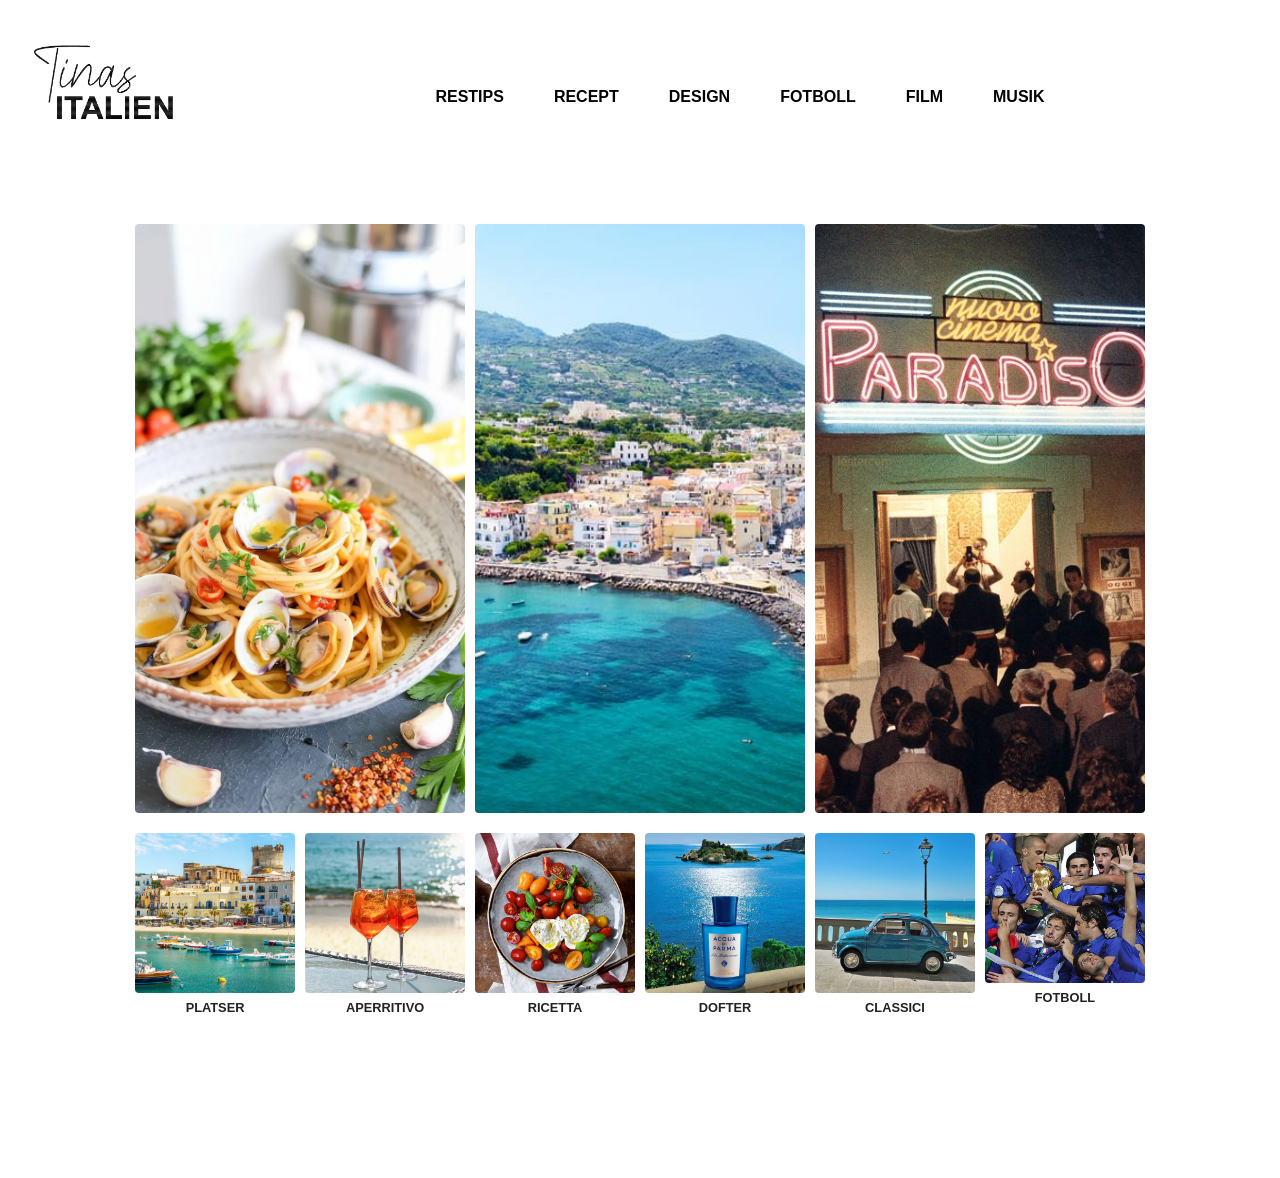
==== index.html @ f647f814 "2 commit" ====
<!DOCTYPE html>
<html lang="sv">
<head>
  <meta charset="UTF-8">
  <title>Tinas Italien – Favoriter</title>
  <link rel="stylesheet" href="style.css">
</head>
<body>
  <header>
  <div class="logo-wrap">
    <a href="index.html">
      <img src="Tinas_Italien_logo.png" alt="Tinas Italien" class="logo">
    </a>
  </div>
  <nav>
    <ul>
      <li><a href="restips.html">Restips</a></li>
      <li><a href="recept.html">Recept</a></li>
      <li><a href="design.html">Design</a></li>
      <li><a href="fotboll.html">Fotboll</a></li>
      <li><a href="film.html">Film</a></li>
      <li><a href="musik.html">Musik</a></li>
    </ul>
  </nav>
</header>



  <main>
  <p class="tagline"></p>

  <section class="gallery">
    <!-- Tre stora bilder -->
    <div class="gallery-row large-row">
      <img src="Spaghetti-alle-Vongole.jpg" alt="Stor bild 1" class="img-large">
      <img src="145.jpg" alt="Stor bild 2" class="img-large">
      <img src="ed059dffaa53cc3fe9310844466ed06e.jpg" alt="Stor bild 3" class="img-large">
    </div>

    <!-- Sex små bilder -->
    <div class="gallery-row small-row">
  <figure class="img-small">
    <img src="Ischia.jpg" alt="Ischia">
    <figcaption>Platser</figcaption>
  </figure>

  <figure class="img-small">
    <img src="_Aperol_Spritz.webp" alt="Aperol Spritz">
    <figcaption>Aperritivo</figcaption>
  </figure>

  <figure class="img-small">
    <img src="Namnlöst-1.jpg" alt="Ricetta">
    <figcaption>Ricetta</figcaption>
  </figure>

  <figure class="img-small">
    <img src="MTM2NTIxNjE5MzI0NTQ0NjA5-1.jpg" alt="Dofter">
    <figcaption>Dofter</figcaption>
  </figure>

  <figure class="img-small">
    <img src="e630b0168015973a200f8cf37a1e0c5b.jpg" alt="Classici">
    <figcaption>Classici</figcaption>
  </figure>

  <figure class="img-small">
    <img src="0a005760019009db3a43cb2ae854d724.jpg" alt="Fotboll">
    <figcaption>Fotboll</figcaption>
  </figure>
</div>

  </section>
</main>
</body>
</html>
---- style.css ----
/* Grundstil för Tinas Italien-sidor */
* {
  box-sizing: border-box;
  margin: 0;
  padding: 0;
}

body {
  font-family: Arial, sans-serif;
  background-color: #ffffff;
  color: #222;
  line-height: 1.6;
}

/* Header med logo över nav */
header {
  display: flex;
  align-items: center;
  justify-content: space-between;   /* Logo vänster, nav åt andra hållet */
  padding: 10px 20px;
}

.logo-wrap {
  flex: 0 0 auto;                   /* Bara så stor som loggan */
}

.logo {
  width: 200px;
  height: auto;
}

/* Nav-länkar */
nav {
  flex: 1;                           /* Tar resten av utrymmet */
}

nav ul {
  list-style: none;
  display: flex;
  justify-content: center;           /* Centrerar länkarna i nav-delen */
  flex-wrap: wrap;
  gap: 50px;
  margin: 0;
  padding: 0;
}

nav a {
  text-decoration: none;
  color: #000;
  font-weight: 795;
  text-transform: uppercase;
  font-size: 1rem;
  white-space: nowrap;
}

nav a:hover {
  color: #1b8c3a;
}

/* MOBIL: logo ovanför nav */
@media (max-width: 768px) {
  header {
    flex-direction: column;          /* Stapla: logo överst, nav under */
    align-items: center;
  }

  .logo {
    width: 150px;                    /* Mindre logo på mobil */
    margin-bottom: 10px;
  }

  nav {
    width: 100%;
  }

  nav ul {
    justify-content: center;         /* Fortsätt centrera länkarna */
  }

  nav a {
    font-size: 0.8rem;
  }
}
nav a:hover {
  color: #1b8c3a;
}

/* Mobil – bara ändra storlek */
@media (max-width: 768px) {
  .logo {
    width: 150px;
  }

  nav a {
    font-size: 0.8rem;
  }
}

/* Resten av sidan */
main {
  max-width: 1100px;
  margin: 30px auto;
  padding: 0 20px 40px;
}

/* ... (din grid/card CSS som du redan har) */

.tagline {
  font-style: italic;
  margin-bottom: 20px;
  color: #555;
  text-align: center;
}

.grid {
  display: grid;
  grid-template-columns: repeat(auto-fit, minmax(220px, 1fr));
  gap: 20px;
}

.card {
  background: #fff;
  border-radius: 8px;
  border: 1px solid #e4d6c6;
  padding: 16px;
  transition: transform 0.2s;
}

.card:hover {
  transform: translateY(-2px);
}

.card h3 {
  margin-bottom: 8px;
  font-size: 1.1rem;
  color: #333;
}

/* Galleri-wrapper */
.gallery {
  max-width: 1100px;
  margin: 30px auto;
  padding: 0 20px 40px;
}

/* Rad med flexbox */
.gallery-row {
  display: flex;
  flex-wrap: wrap;
  justify-content: center;
  gap: 10px;                 /* mellanrum mellan bilder */
  margin-bottom: 20px;
}

/* Tre stora bilder i första raden */
.large-row .img-large {
  flex: 1 1 calc(33.333% - 10px);  /* 3 per rad på desktop */
  max-width: calc(33.333% - 10px);
}

/* Sex små bilder i andra raden */
.small-row .img-small {
  flex: 1 1 calc(16.666% - 10px);   /* upp till 6 per rad på större skärmar */
  max-width: calc(16.666% - 10px);
  text-align: center;
}

.small-row .img-small img {
  width: 100%;
  height: auto;
  display: block;
  border-radius: 4px;
}

.small-row .img-small figcaption {
  margin-top: 5px;
  font-size: 0.8rem;
  font-weight: 700;
  text-transform: uppercase;
}

/* Alla bilder responsiva */
.gallery img {
  width: 100%;
  height: auto;
  object-fit: cover;
  display: block;
  border-radius: 4px;
}

/* Mobilanpassning */
@media (max-width: 768px) {
  .large-row .img-large {
    flex: 1 1 100%;          /* En stor bild per rad på mobil */
    max-width: 100%;
  }

  .small-row .img-small {
    flex: 1 1 45%;           /* Två små per rad på mobil */
    max-width: 45%;
  }
}
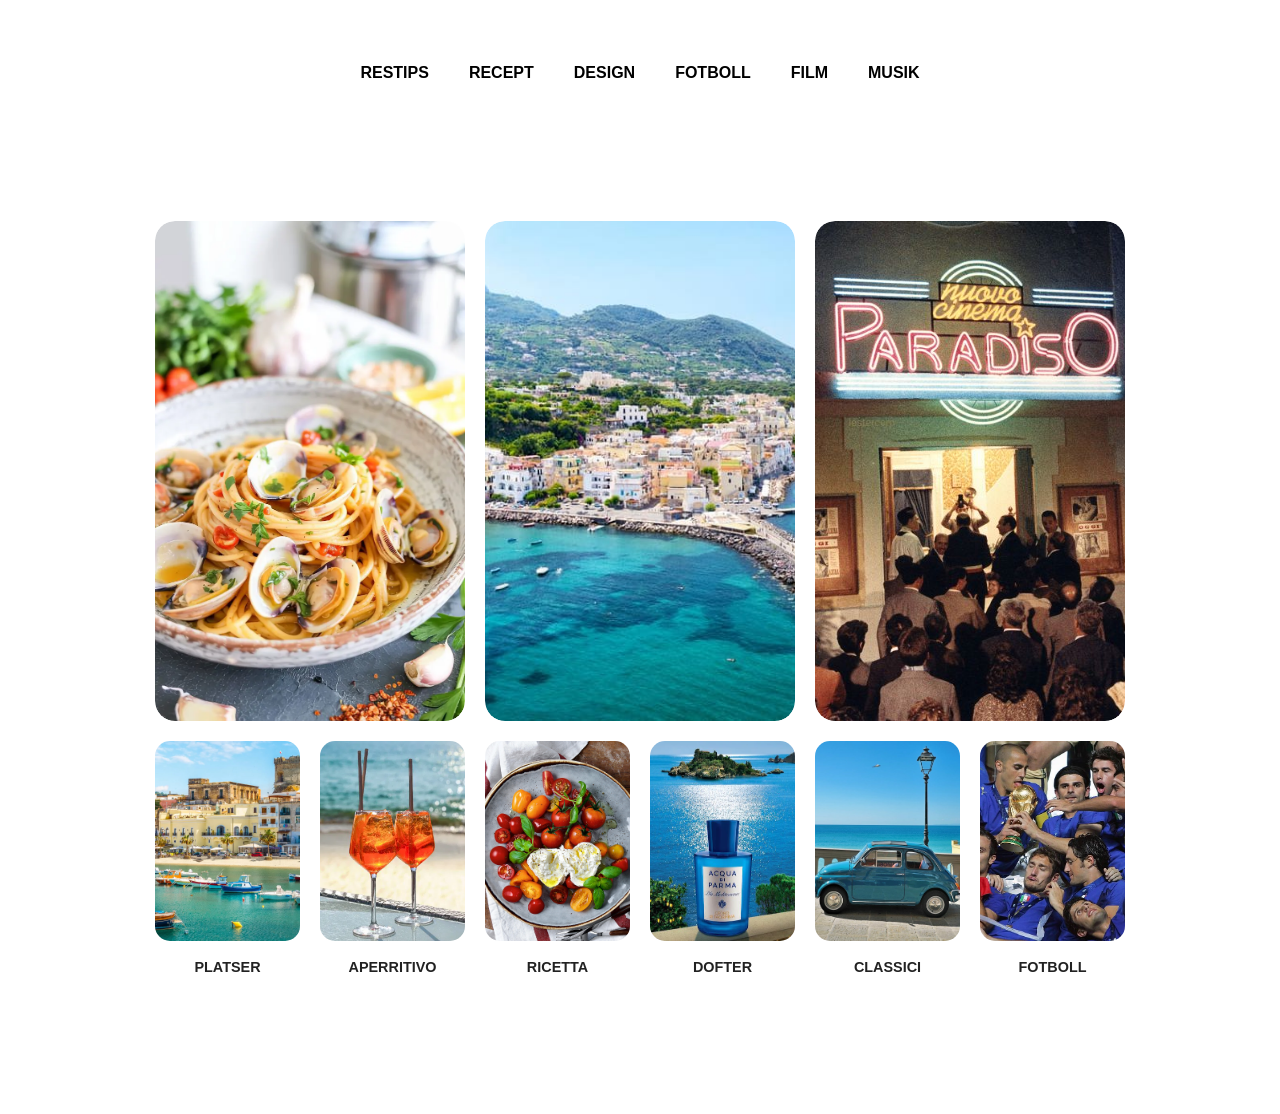
==== commit 38739c18: "Fixxing style" ====
--- a/index.html
+++ b/index.html
@@ -2,75 +2,82 @@
 <html lang="sv">
 <head>
   <meta charset="UTF-8">
+  <meta name="viewport" content="width=device-width, initial-scale=1.0">
   <title>Tinas Italien – Favoriter</title>
   <link rel="stylesheet" href="style.css">
 </head>
 <body>
+
   <header>
-  <div class="logo-wrap">
-    <a href="index.html">
-      <img src="Tinas_Italien_logo.png" alt="Tinas Italien" class="logo">
-    </a>
-  </div>
-  <nav>
-    <ul>
-      <li><a href="restips.html">Restips</a></li>
-      <li><a href="recept.html">Recept</a></li>
-      <li><a href="design.html">Design</a></li>
-      <li><a href="fotboll.html">Fotboll</a></li>
-      <li><a href="film.html">Film</a></li>
-      <li><a href="musik.html">Musik</a></li>
-    </ul>
-  </nav>
-</header>
-
-
+    <div class="logo-wrap">
+      <a href="index.html">
+        <img src="img/Tinas_Italien_logo.png" alt="Tinas Italien" class="logo">
+      </a>
+    </div>
+    
+    <nav>
+      <ul>
+        <li><a href="restips.html">Restips</a></li>
+        <li><a href="recept.html">Recept</a></li>
+        <li><a href="design.html">Design</a></li>
+        <li><a href="fotboll.html">Fotboll</a></li>
+        <li><a href="film.html">Film</a></li>
+        <li><a href="musik.html">Musik</a></li>
+      </ul>
+    </nav>
+  </header>
 
   <main>
-  <p class="tagline"></p>
+    <p class="tagline"></p>
 
-  <section class="gallery">
-    <!-- Tre stora bilder -->
-    <div class="gallery-row large-row">
-      <img src="Spaghetti-alle-Vongole.jpg" alt="Stor bild 1" class="img-large">
-      <img src="145.jpg" alt="Stor bild 2" class="img-large">
-      <img src="ed059dffaa53cc3fe9310844466ed06e.jpg" alt="Stor bild 3" class="img-large">
-    </div>
+    <section class="gallery">
+      
+      <div class="gallery-row large-row">
+        <figure class="img-large">
+          <img src="img/Spaghetti-alle-Vongole.jpg" alt="Spaghetti alle Vongole">
+        </figure>
+        <figure class="img-large">
+          <img src="img/145.jpg" alt="Italiensk miljö">
+        </figure>
+        <figure class="img-large">
+          <img src="img/ed059dffaa53cc3fe9310844466ed06e.jpg" alt="Italiensk mat">
+        </figure>
+      </div>
 
-    <!-- Sex små bilder -->
-    <div class="gallery-row small-row">
-  <figure class="img-small">
-    <img src="Ischia.jpg" alt="Ischia">
-    <figcaption>Platser</figcaption>
-  </figure>
+      <div class="gallery-row small-row">
+        <figure class="img-small">
+          <img src="img/Ischia.jpg" alt="Ischia">
+          <figcaption>Platser</figcaption>
+        </figure>
 
-  <figure class="img-small">
-    <img src="_Aperol_Spritz.webp" alt="Aperol Spritz">
-    <figcaption>Aperritivo</figcaption>
-  </figure>
+        <figure class="img-small">
+          <img src="img/_Aperol_Spritz.webp" alt="Aperol Spritz">
+          <figcaption>Aperritivo</figcaption>
+        </figure>
 
-  <figure class="img-small">
-    <img src="Namnlöst-1.jpg" alt="Ricetta">
-    <figcaption>Ricetta</figcaption>
-  </figure>
+        <figure class="img-small">
+          <img src="img/Namnlöst-1.jpg" alt="Ricetta">
+          <figcaption>Ricetta</figcaption>
+        </figure>
 
-  <figure class="img-small">
-    <img src="MTM2NTIxNjE5MzI0NTQ0NjA5-1.jpg" alt="Dofter">
-    <figcaption>Dofter</figcaption>
-  </figure>
+        <figure class="img-small">
+          <img src="img/MTM2NTIxNjE5MzI0NTQ0NjA5-1.jpg" alt="Dofter">
+          <figcaption>Dofter</figcaption>
+        </figure>
 
-  <figure class="img-small">
-    <img src="e630b0168015973a200f8cf37a1e0c5b.jpg" alt="Classici">
-    <figcaption>Classici</figcaption>
-  </figure>
+        <figure class="img-small">
+          <img src="img/e630b0168015973a200f8cf37a1e0c5b.jpg" alt="Classici">
+          <figcaption>Classici</figcaption>
+        </figure>
 
-  <figure class="img-small">
-    <img src="0a005760019009db3a43cb2ae854d724.jpg" alt="Fotboll">
-    <figcaption>Fotboll</figcaption>
-  </figure>
-</div>
+        <figure class="img-small">
+          <img src="img/0a005760019009db3a43cb2ae854d724.jpg" alt="Fotboll">
+          <figcaption>Fotboll</figcaption>
+        </figure>
+      </div>
 
-  </section>
-</main>
+    </section>
+  </main>
+
 </body>
-</html>
+</html>
--- a/style.css
+++ b/style.css
@@ -1,4 +1,4 @@
-/* Grundstil för Tinas Italien-sidor */
+/* 1. GRUNDSTIL & RESET */
 * {
   box-sizing: border-box;
   margin: 0;
@@ -12,35 +12,41 @@
   line-height: 1.6;
 }
 
-/* Header med logo över nav */
+main {
+  margin: 75px;
+}
+
+/* 2. HEADER & LOGOTYP */
 header {
   display: flex;
-  align-items: center;
-  justify-content: space-between;   /* Logo vänster, nav åt andra hållet */
-  padding: 10px 20px;
+  padding: 40px 60px;
 }
 
 .logo-wrap {
-  flex: 0 0 auto;                   /* Bara så stor som loggan */
+  flex: 0 0 auto;
 }
 
 .logo {
-  width: 200px;
+  position: absolute;
+  width: 350px;
   height: auto;
+  bottom: 830px;
+  left: 70px;
+  z-index: -1;
 }
 
-/* Nav-länkar */
+/* 3. NAVIGATION */
 nav {
-  flex: 1;                           /* Tar resten av utrymmet */
+  flex: 1;
 }
 
 nav ul {
   list-style: none;
   display: flex;
-  justify-content: center;           /* Centrerar länkarna i nav-delen */
+  justify-content: center;
   flex-wrap: wrap;
-  gap: 50px;
-  margin: 0;
+  gap: 40px;
+  margin: 20px;
   padding: 0;
 }
 
@@ -51,59 +57,12 @@
   text-transform: uppercase;
   font-size: 1rem;
   white-space: nowrap;
+  transition: color 0.3s ease; /* Mjukare övergång vid hover */
 }
 
 nav a:hover {
   color: #1b8c3a;
 }
-
-/* MOBIL: logo ovanför nav */
-@media (max-width: 768px) {
-  header {
-    flex-direction: column;          /* Stapla: logo överst, nav under */
-    align-items: center;
-  }
-
-  .logo {
-    width: 150px;                    /* Mindre logo på mobil */
-    margin-bottom: 10px;
-  }
-
-  nav {
-    width: 100%;
-  }
-
-  nav ul {
-    justify-content: center;         /* Fortsätt centrera länkarna */
-  }
-
-  nav a {
-    font-size: 0.8rem;
-  }
-}
-nav a:hover {
-  color: #1b8c3a;
-}
-
-/* Mobil – bara ändra storlek */
-@media (max-width: 768px) {
-  .logo {
-    width: 150px;
-  }
-
-  nav a {
-    font-size: 0.8rem;
-  }
-}
-
-/* Resten av sidan */
-main {
-  max-width: 1100px;
-  margin: 30px auto;
-  padding: 0 20px 40px;
-}
-
-/* ... (din grid/card CSS som du redan har) */
 
 .tagline {
   font-style: italic;
@@ -112,92 +71,95 @@
   text-align: center;
 }
 
+/* 4. GALLERI & GRID */
 .grid {
   display: grid;
   grid-template-columns: repeat(auto-fit, minmax(220px, 1fr));
   gap: 20px;
 }
 
-.card {
-  background: #fff;
-  border-radius: 8px;
-  border: 1px solid #e4d6c6;
-  padding: 16px;
-  transition: transform 0.2s;
+.gallery {
+  margin: 70px;
+  padding: 0 10px 40px;
 }
 
-.card:hover {
-  transform: translateY(-2px);
+.gallery-row {
+  display: flex;
+  gap: 20px;          /* Mellanrum mellan bilderna */
+  margin-bottom: 20px;
+  width: 100%;        /* Tar upp hela bredden */
 }
 
-.card h3 {
-  margin-bottom: 8px;
-  font-size: 1.1rem;
-  color: #333;
+.gallery img {
+  height: 500px;
+  object-fit: cover;
+  display: block;
+  border-radius: 20px;
 }
 
-/* Galleri-wrapper */
-.gallery {
-  max-width: 1100px;
-  margin: 30px auto;
-  padding: 0 20px 40px;
+/* Rad-specifika stilar */
+.large-row .img-large {
+  flex: 1;            /* Magiskt! Gör att alla tre tar exakt lika mycket plats */
+  height: 500px;      /* Bestämmer höjden på raden */
+  overflow: hidden;   /* Ser till att inget sticker ut utanför rundade hörn */
+  border-radius: 20px;
 }
 
-/* Rad med flexbox */
-.gallery-row {
-  display: flex;
-  flex-wrap: wrap;
-  justify-content: center;
-  gap: 10px;                 /* mellanrum mellan bilder */
-  margin-bottom: 20px;
+.large-row .img-large img {
+  width: 100%;
+  height: 100%;
+  object-fit: cover;  /* Fyller ut rutan utan att bli utsträckt */
+  display: block;
 }
 
-/* Tre stora bilder i första raden */
-.large-row .img-large {
-  flex: 1 1 calc(33.333% - 10px);  /* 3 per rad på desktop */
-  max-width: calc(33.333% - 10px);
-}
-
-/* Sex små bilder i andra raden */
 .small-row .img-small {
-  flex: 1 1 calc(16.666% - 10px);   /* upp till 6 per rad på större skärmar */
-  max-width: calc(16.666% - 10px);
+  flex: 1;            /* Alla sex tar lika stor plats */
   text-align: center;
 }
 
 .small-row .img-small img {
-  width: 100%;
-  height: auto;
-  display: block;
-  border-radius: 4px;
+  width: 100%;        /* Gör bilden så bred som sin behållare */
+  height: 200px;      /* En fast höjd för de små bilderna så de blir jämna */
+  object-fit: cover;
+  border-radius: 15px;
 }
 
 .small-row .img-small figcaption {
-  margin-top: 5px;
-  font-size: 0.8rem;
-  font-weight: 700;
+  margin-top: 15px;
+  font-size: 0.9rem;
+  font-weight: 750;
   text-transform: uppercase;
 }
 
-/* Alla bilder responsiva */
-.gallery img {
-  width: 100%;
-  height: auto;
-  object-fit: cover;
-  display: block;
-  border-radius: 4px;
-}
+/* 5. MOBILANPASSNING (Allt samlat för skärmar under 768px) */
+@media (max-width: 768px) {
+  header {
+    flex-direction: column;
+    align-items: center;
+  }
 
-/* Mobilanpassning */
-@media (max-width: 768px) {
+  .logo {
+    position: static; /* Går från absolut till vanlig placering på mobil */
+    width: 150px;
+    margin-bottom: 10px;
+  }
+
+  nav {
+    width: 100%;
+  }
+
+  nav a {
+    font-size: 0.8rem;
+  }
+
   .large-row .img-large {
-    flex: 1 1 100%;          /* En stor bild per rad på mobil */
+    flex: 1 1 100%;
     max-width: 100%;
+    height: auto; /* Låter bilden anpassa höjden på små skärmar */
   }
 
   .small-row .img-small {
-    flex: 1 1 45%;           /* Två små per rad på mobil */
+    flex: 1 1 45%;
     max-width: 45%;
   }
-}
-
+}
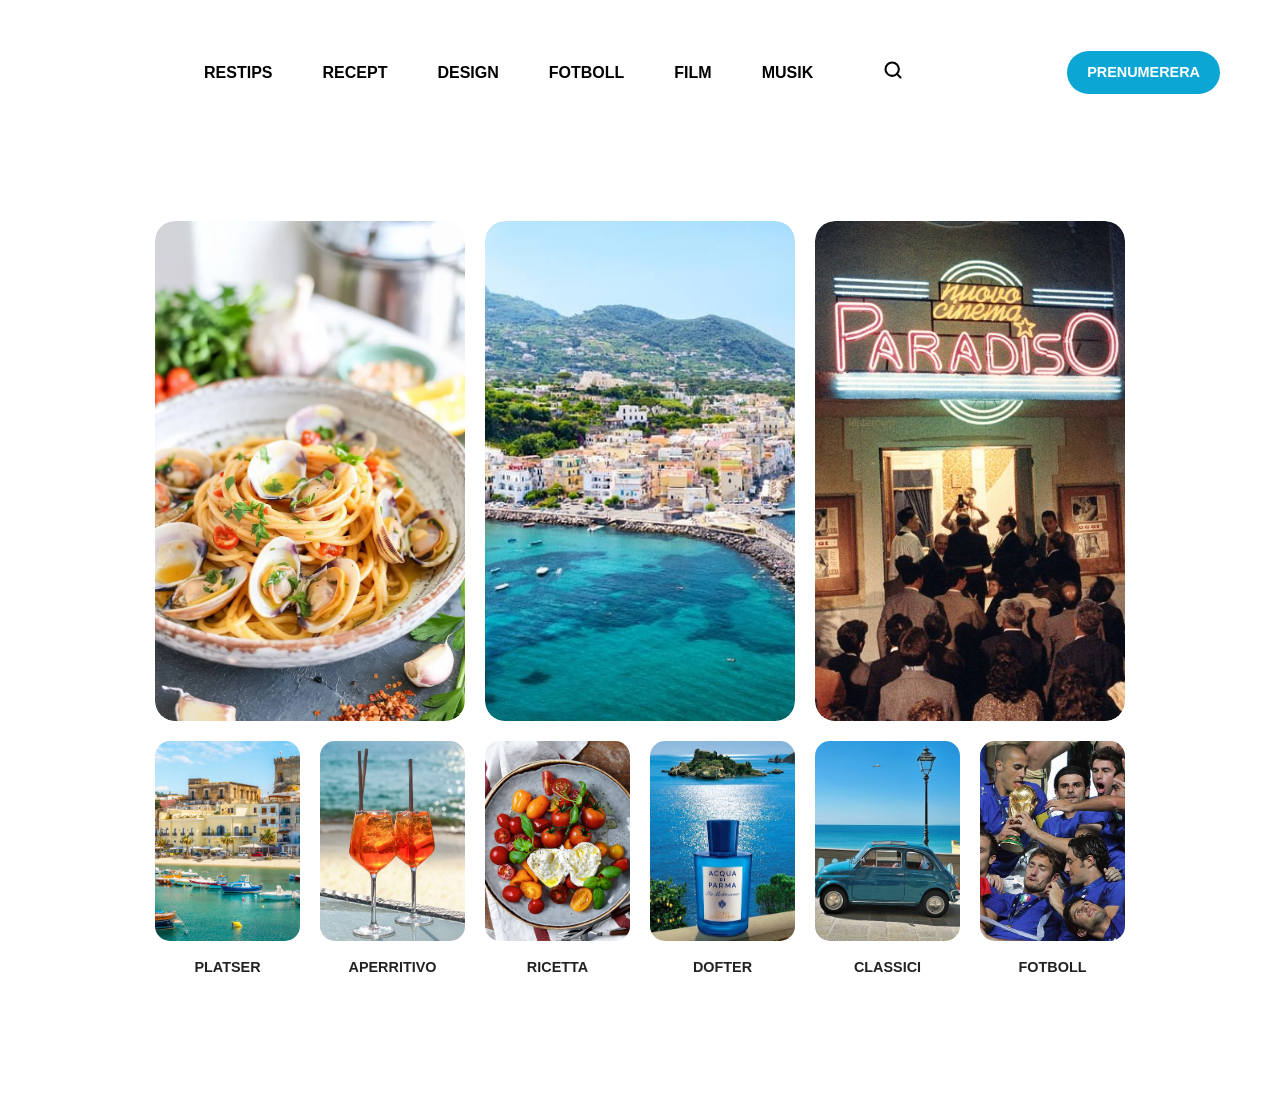
==== commit b7096d72: "new" ====
--- a/index.html
+++ b/index.html
@@ -23,9 +23,20 @@
         <li><a href="fotboll.html">Fotboll</a></li>
         <li><a href="film.html">Film</a></li>
         <li><a href="musik.html">Musik</a></li>
+        <li>
+        <a href="#" class="search-link">
+          <svg class="search-icon" viewBox="0 0 24 24" fill="none" stroke="currentColor" stroke-width="2.5" stroke-linecap="round" stroke-linejoin="round">
+            <circle cx="11" cy="11" r="8"></circle>
+            <line x1="21" y1="21" x2="16.65" y2="16.65"></line>
+          </svg>
+        </a>
+      </li>
       </ul>
     </nav>
-  </header>
+    <div class="header-right">
+    <a href="#subscribe" class="btn-subscribe">Prenumerera</a>
+  </div>
+</header>
 
   <main>
     <p class="tagline"></p>
--- a/style.css
+++ b/style.css
@@ -17,9 +17,44 @@
 }
 
 /* 2. HEADER & LOGOTYP */
+/* Justera headern så den fördelar innehållet */
 header {
   display: flex;
+  align-items: center;           /* Centrerar allt i höjdled */
   padding: 40px 60px;
+}
+
+/* Behållaren för knappen längst till höger */
+.header-right {
+  flex: 0 0 auto;
+  display: flex;
+  justify-content: flex-end;
+}
+
+/* Stilen för själva knappen */
+.btn-subscribe {
+  background-color: #0ca6d4; /* Den gröna färgen */
+  color: #fff;
+  padding: 10px 20px;
+  text-decoration: none;
+  font-weight: bold;
+  text-transform: uppercase;
+  border-radius: 50px;       /* Gör knappen rundad */
+  font-size: 0.9rem;
+  transition: background-color 0.3s ease, transform 0.2s ease;
+}
+
+.btn-subscribe:hover {
+  background-color: #222;    /* Blir mörkgrå vid hover */
+  transform: translateY(-2px); /* Lyfter lite snyggt */
+}
+
+/* Mobilanpassning för knappen */
+@media (max-width: 768px) {
+  .header-right {
+    margin-top: 20px;
+    order: 3;                /* Lägger knappen längst ner på mobilen */
+  }
 }
 
 .logo-wrap {
@@ -37,7 +72,8 @@
 
 /* 3. NAVIGATION */
 nav {
-  flex: 1;
+  align-items: center;
+  flex: auto;
 }
 
 nav ul {
@@ -45,7 +81,7 @@
   display: flex;
   justify-content: center;
   flex-wrap: wrap;
-  gap: 40px;
+  gap: 50px;
   margin: 20px;
   padding: 0;
 }
@@ -64,6 +100,25 @@
   color: #1b8c3a;
 }
 
+/* Storleken på sök-länken */
+.search-link {
+  display: flex;
+  padding: 0 20px;
+}
+
+/* Själva förstoringsglaset */
+.search-icon {
+  width: 20px;  /* Justera storleken här */
+  height: 20px;
+  transition: transform 0.2s ease, stroke 0.3s ease;
+}
+
+/* Hover-effekt (samma gröna som dina andra länkar) */
+.search-link:hover .search-icon {
+  stroke: #1b8c3a; /* Den gröna färgen från din tidigare kod */
+  transform: scale(1.1); /* Gör den lite större vid hover */
+}
+
 .tagline {
   font-style: italic;
   margin-bottom: 20px;
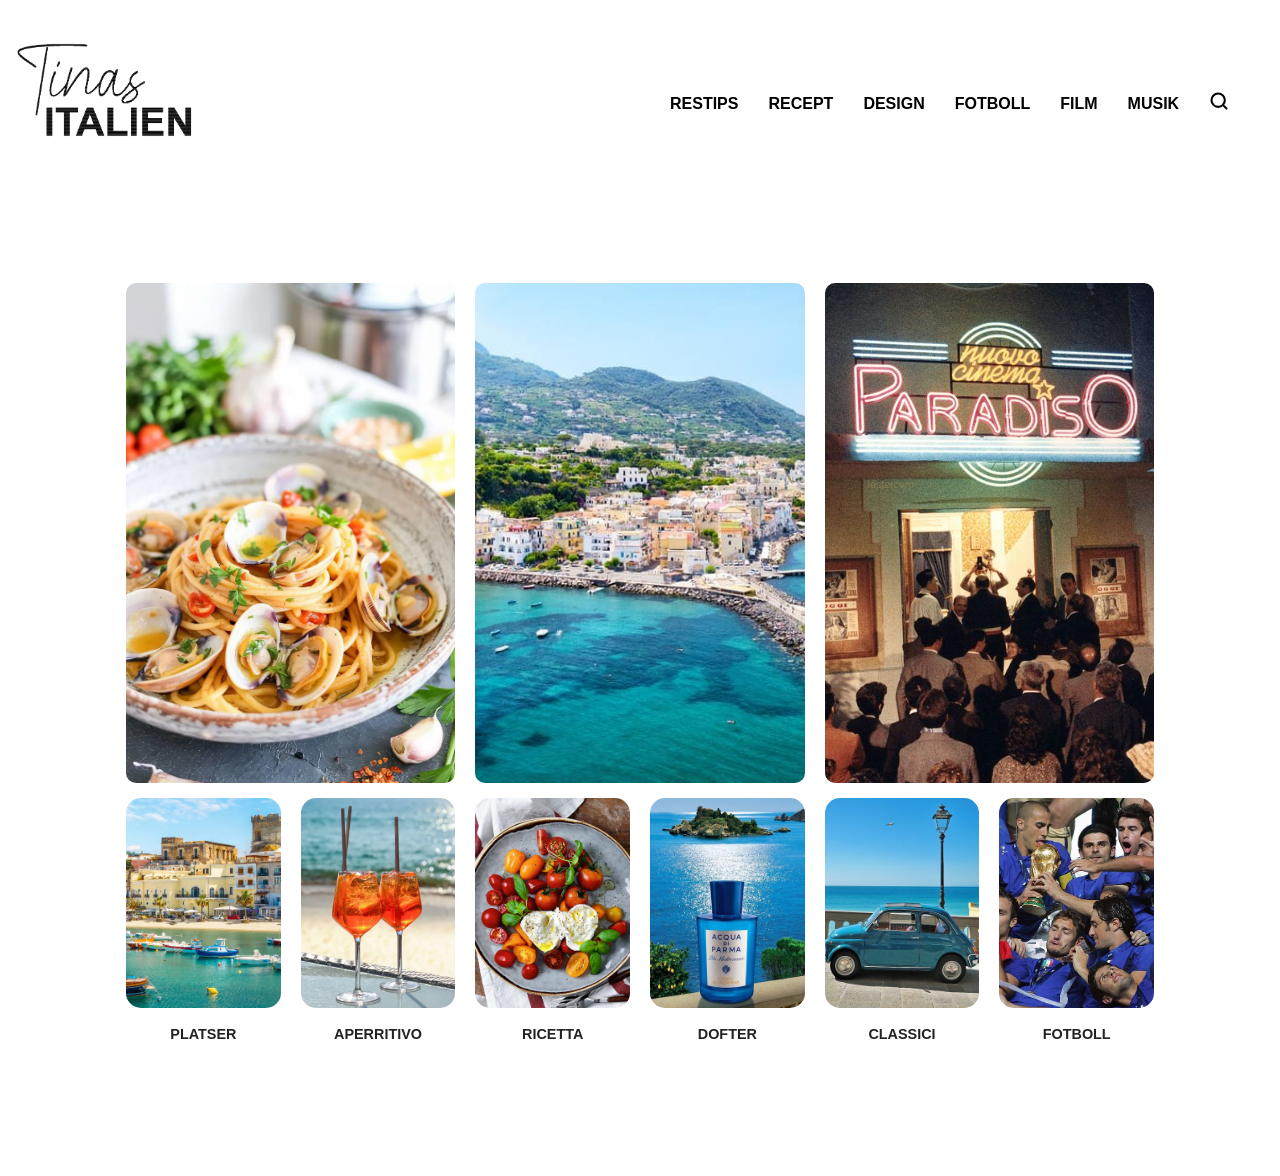
==== commit 3c3cd4fe: "Fixing for mobil" ====
--- a/index.html
+++ b/index.html
@@ -32,10 +32,7 @@
         </a>
       </li>
       </ul>
-    </nav>
-    <div class="header-right">
-    <a href="#subscribe" class="btn-subscribe">Prenumerera</a>
-  </div>
+    </nav>  
 </header>
 
   <main>
--- a/style.css
+++ b/style.css
@@ -6,7 +6,7 @@
 }
 
 body {
-  font-family: Arial, sans-serif;
+  font-family: Helvetica;
   background-color: #ffffff;
   color: #222;
   line-height: 1.6;
@@ -16,83 +16,52 @@
   margin: 75px;
 }
 
-/* 2. HEADER & LOGOTYP */
-/* Justera headern så den fördelar innehållet */
 header {
   display: flex;
-  align-items: center;           /* Centrerar allt i höjdled */
-  padding: 40px 60px;
+  align-items: center;           /* Centrerar dem snyggt i höjdled */
 }
 
-/* Behållaren för knappen längst till höger */
-.header-right {
-  flex: 0 0 auto;
-  display: flex;
-  justify-content: flex-end;
+.logo-wrap {
+  flex-shrink: 0;                /* Hindrar logon från att tryckas ihop */
 }
 
-/* Stilen för själva knappen */
-.btn-subscribe {
-  background-color: #0ca6d4; /* Den gröna färgen */
-  color: #fff;
-  padding: 10px 20px;
-  text-decoration: none;
-  font-weight: bold;
-  text-transform: uppercase;
-  border-radius: 50px;       /* Gör knappen rundad */
-  font-size: 0.9rem;
-  transition: background-color 0.3s ease, transform 0.2s ease;
-}
-
-.btn-subscribe:hover {
-  background-color: #222;    /* Blir mörkgrå vid hover */
-  transform: translateY(-2px); /* Lyfter lite snyggt */
+.logo {
+  width: 250px;                  /* Justera storleken så den passar på en rad */
+  height: auto;
+  display: block;
 }
 
 /* Mobilanpassning för knappen */
 @media (max-width: 768px) {
-  .header-right {
-    margin-top: 20px;
-    order: 3;                /* Lägger knappen längst ner på mobilen */
+  .logo {
+    width: 200px; /* Mindre logo på mobilen */
+  }
+  nav ul {
+    flex-wrap: wrap; /* Låter länkarna hoppa ner på ny rad om det är trångt */
+    gap: 15px;
   }
 }
-
-.logo-wrap {
-  flex: 0 0 auto;
-}
-
-.logo {
-  position: absolute;
-  width: 350px;
-  height: auto;
-  bottom: 830px;
-  left: 70px;
-  z-index: -1;
-}
-
 /* 3. NAVIGATION */
 nav {
-  align-items: center;
-  flex: auto;
+  display: flex;
+  justify-content: center;     /* Ser till att länkarna håller sig till höger */
+  margin-left: 420px;
 }
 
 nav ul {
+  display: flex;
+  gap: 30px;                     /* Mellanrum mellan länkarna */
   list-style: none;
-  display: flex;
-  justify-content: center;
-  flex-wrap: wrap;
-  gap: 50px;
-  margin: 20px;
+  margin: 0;
   padding: 0;
 }
 
 nav a {
   text-decoration: none;
   color: #000;
-  font-weight: 795;
+  font-weight: 785;
   text-transform: uppercase;
   font-size: 1rem;
-  white-space: nowrap;
   transition: color 0.3s ease; /* Mjukare övergång vid hover */
 }
 
@@ -103,7 +72,6 @@
 /* Storleken på sök-länken */
 .search-link {
   display: flex;
-  padding: 0 20px;
 }
 
 /* Själva förstoringsglaset */
@@ -134,14 +102,15 @@
 }
 
 .gallery {
-  margin: 70px;
-  padding: 0 10px 40px;
+  margin-top: 100px;
+  margin: 50px;
+  padding: 0 1px 40px;
 }
 
 .gallery-row {
   display: flex;
   gap: 20px;          /* Mellanrum mellan bilderna */
-  margin-bottom: 20px;
+  margin-bottom: 15px;
   width: 100%;        /* Tar upp hela bredden */
 }
 
@@ -149,14 +118,14 @@
   height: 500px;
   object-fit: cover;
   display: block;
-  border-radius: 20px;
+  border-radius: 10px;
+
 }
 
 /* Rad-specifika stilar */
 .large-row .img-large {
   flex: 1;            /* Magiskt! Gör att alla tre tar exakt lika mycket plats */
   height: 500px;      /* Bestämmer höjden på raden */
-  overflow: hidden;   /* Ser till att inget sticker ut utanför rundade hörn */
   border-radius: 20px;
 }
 
@@ -174,7 +143,7 @@
 
 .small-row .img-small img {
   width: 100%;        /* Gör bilden så bred som sin behållare */
-  height: 200px;      /* En fast höjd för de små bilderna så de blir jämna */
+  height: 210px;      /* En fast höjd för de små bilderna så de blir jämna */
   object-fit: cover;
   border-radius: 15px;
 }
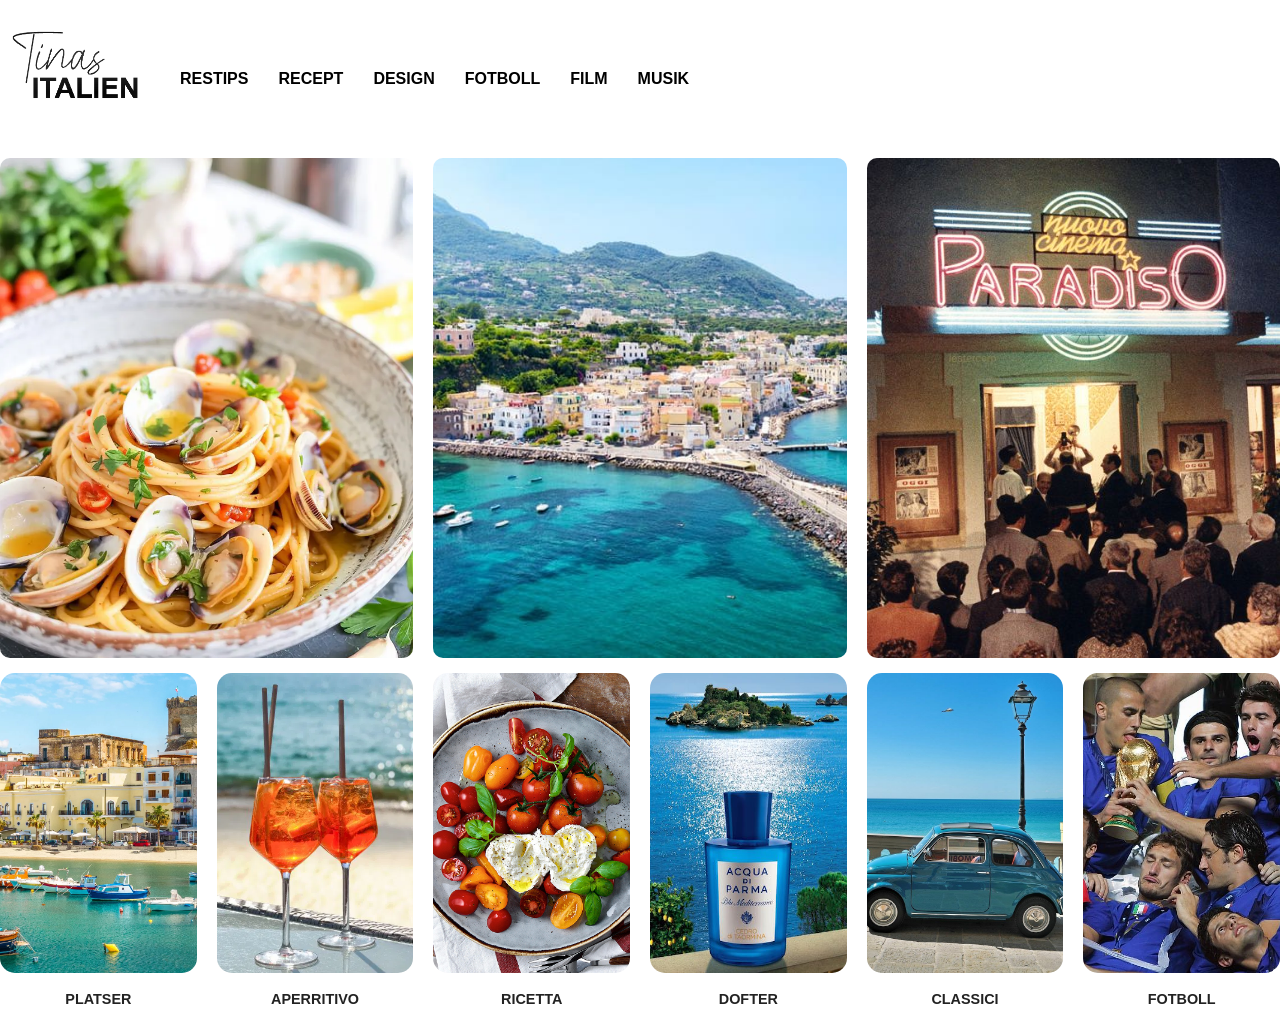
==== commit 71dcf1fd: "Flexbox fix" ====
--- a/index.html
+++ b/index.html
@@ -9,32 +9,24 @@
 <body>
 
   <header>
-    <div class="logo-wrap">
+    <div class="logo-container">
       <a href="index.html">
         <img src="img/Tinas_Italien_logo.png" alt="Tinas Italien" class="logo">
       </a>
     </div>
-    
-    <nav>
-      <ul>
+       <nav>
+        <div class="nav-container">
+           <ul>
         <li><a href="restips.html">Restips</a></li>
         <li><a href="recept.html">Recept</a></li>
         <li><a href="design.html">Design</a></li>
         <li><a href="fotboll.html">Fotboll</a></li>
         <li><a href="film.html">Film</a></li>
         <li><a href="musik.html">Musik</a></li>
-        <li>
-        <a href="#" class="search-link">
-          <svg class="search-icon" viewBox="0 0 24 24" fill="none" stroke="currentColor" stroke-width="2.5" stroke-linecap="round" stroke-linejoin="round">
-            <circle cx="11" cy="11" r="8"></circle>
-            <line x1="21" y1="21" x2="16.65" y2="16.65"></line>
-          </svg>
-        </a>
-      </li>
-      </ul>
+          </ul>
+      </div>
     </nav>  
 </header>
-
   <main>
     <p class="tagline"></p>
 
--- a/style.css
+++ b/style.css
@@ -12,48 +12,30 @@
   line-height: 1.6;
 }
 
-main {
-  margin: 75px;
+header {
+  display: flex;
+  align-items: center;           /* Centrerar dem vertikalt mot varandra */
 }
 
-header {
+.logo-container {
   display: flex;
-  align-items: center;           /* Centrerar dem snyggt i höjdled */
-}
-
-.logo-wrap {
-  flex-shrink: 0;                /* Hindrar logon från att tryckas ihop */
+  flex: 0 0 auto; /* Gör att loggan inte krymper eller växer i onödan */
 }
 
 .logo {
-  width: 250px;                  /* Justera storleken så den passar på en rad */
+  width: 180px;   /* Justera efter hur stor din logga faktiskt är */
   height: auto;
-  display: block;
 }
 
-/* Mobilanpassning för knappen */
-@media (max-width: 768px) {
-  .logo {
-    width: 200px; /* Mindre logo på mobilen */
-  }
-  nav ul {
-    flex-wrap: wrap; /* Låter länkarna hoppa ner på ny rad om det är trångt */
-    gap: 15px;
-  }
-}
 /* 3. NAVIGATION */
 nav {
   display: flex;
-  justify-content: center;     /* Ser till att länkarna håller sig till höger */
-  margin-left: 420px;
 }
 
 nav ul {
   display: flex;
   gap: 30px;                     /* Mellanrum mellan länkarna */
   list-style: none;
-  margin: 0;
-  padding: 0;
 }
 
 nav a {
@@ -69,30 +51,6 @@
   color: #1b8c3a;
 }
 
-/* Storleken på sök-länken */
-.search-link {
-  display: flex;
-}
-
-/* Själva förstoringsglaset */
-.search-icon {
-  width: 20px;  /* Justera storleken här */
-  height: 20px;
-  transition: transform 0.2s ease, stroke 0.3s ease;
-}
-
-/* Hover-effekt (samma gröna som dina andra länkar) */
-.search-link:hover .search-icon {
-  stroke: #1b8c3a; /* Den gröna färgen från din tidigare kod */
-  transform: scale(1.1); /* Gör den lite större vid hover */
-}
-
-.tagline {
-  font-style: italic;
-  margin-bottom: 20px;
-  color: #555;
-  text-align: center;
-}
 
 /* 4. GALLERI & GRID */
 .grid {
@@ -101,17 +59,13 @@
   gap: 20px;
 }
 
-.gallery {
-  margin-top: 100px;
-  margin: 50px;
-  padding: 0 1px 40px;
-}
 
 .gallery-row {
   display: flex;
   gap: 20px;          /* Mellanrum mellan bilderna */
   margin-bottom: 15px;
   width: 100%;        /* Tar upp hela bredden */
+  flex-wrap: wrap;
 }
 
 .gallery img {
@@ -119,7 +73,6 @@
   object-fit: cover;
   display: block;
   border-radius: 10px;
-
 }
 
 /* Rad-specifika stilar */
@@ -143,7 +96,7 @@
 
 .small-row .img-small img {
   width: 100%;        /* Gör bilden så bred som sin behållare */
-  height: 210px;      /* En fast höjd för de små bilderna så de blir jämna */
+  height: 300px;      /* En fast höjd för de små bilderna så de blir jämna */
   object-fit: cover;
   border-radius: 15px;
 }
@@ -158,32 +111,17 @@
 /* 5. MOBILANPASSNING (Allt samlat för skärmar under 768px) */
 @media (max-width: 768px) {
   header {
-    flex-direction: column;
-    align-items: center;
+    flex-direction: column; /* Staplar logga och meny på höjden */
+    gap: 20px;
+    padding: 20px;
   }
 
   .logo {
-    position: static; /* Går från absolut till vanlig placering på mobil */
     width: 150px;
-    margin-bottom: 10px;
   }
 
-  nav {
-    width: 100%;
-  }
-
-  nav a {
-    font-size: 0.8rem;
-  }
-
-  .large-row .img-large {
-    flex: 1 1 100%;
-    max-width: 100%;
-    height: auto; /* Låter bilden anpassa höjden på små skärmar */
-  }
-
-  .small-row .img-small {
-    flex: 1 1 45%;
-    max-width: 45%;
+  nav ul {
+    justify-content: center;
+    gap: 15px;
   }
 }
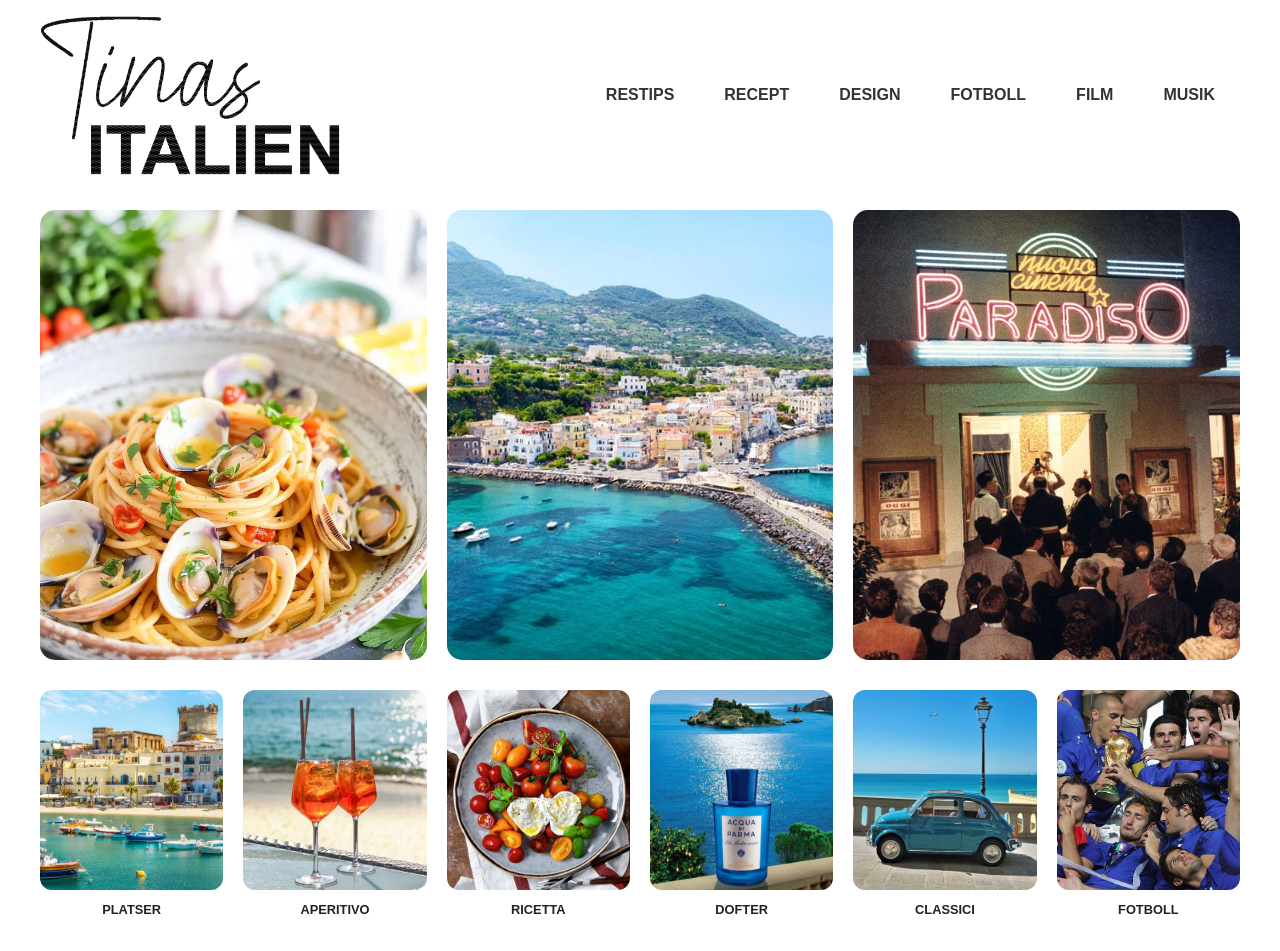
==== commit 6312354c: "Fixed style" ====
--- a/index.html
+++ b/index.html
@@ -27,6 +27,7 @@
       </div>
     </nav>  
 </header>
+
   <main>
     <p class="tagline"></p>
 
@@ -52,7 +53,7 @@
 
         <figure class="img-small">
           <img src="img/_Aperol_Spritz.webp" alt="Aperol Spritz">
-          <figcaption>Aperritivo</figcaption>
+          <figcaption>Aperitivo</figcaption>
         </figure>
 
         <figure class="img-small">
--- a/style.css
+++ b/style.css
@@ -6,122 +6,128 @@
 }
 
 body {
-  font-family: Helvetica;
+  font-family: 'Helvetica Neue', Helvetica, Arial, sans-serif;
   background-color: #ffffff;
   color: #222;
   line-height: 1.6;
+  padding: 0 20px; /* Ger lite luft på sidorna om hela skärmen */
 }
 
+/* 2. HEADER */
 header {
   display: flex;
-  align-items: center;           /* Centrerar dem vertikalt mot varandra */
-}
-
-.logo-container {
-  display: flex;
-  flex: 0 0 auto; /* Gör att loggan inte krymper eller växer i onödan */
+  align-items: center;
+  justify-content: space-between; /* Lägger logga till vänster och nav till höger */
+  padding: 15px 0;
+  max-width: 1200px;
+  margin: 0 auto;
 }
 
 .logo {
-  width: 180px;   /* Justera efter hur stor din logga faktiskt är */
+  width: 300px;
   height: auto;
+  display: block;
 }
 
 /* 3. NAVIGATION */
-nav {
-  display: flex;
-}
-
 nav ul {
   display: flex;
-  gap: 30px;                     /* Mellanrum mellan länkarna */
   list-style: none;
+  align-items: center;
 }
 
 nav a {
   text-decoration: none;
-  color: #000;
-  font-weight: 785;
+  color: #333;
+  font-weight: 700;
   text-transform: uppercase;
   font-size: 1rem;
-  transition: color 0.3s ease; /* Mjukare övergång vid hover */
+  
+  /* DE VIKTIGA DELARNA FÖR KNAPP-LOOOKEN */
+  display: inline-block;    /* Gör att padding och storlek fungerar korrekt */
+  padding: 15px 25px;       /* Skapar den "fyrkantiga" bakgrunden (höjd, bredd) */
+  transition: all 0.3s ease; /* Gör färgbytet mjukt */
+  border-radius: 4px;       /* Ta bort denna eller sätt till 0 för helt skarpa hörn */
 }
 
 nav a:hover {
-  color: #1b8c3a;
+  background-color: #222;   /* Bakgrunden blir mörk */
+  color: #fff;              /* Texten blir vit för att synas mot det mörka */
+  transform: translateY(-2px); /* Valfritt: Knappen "lyfter" lite istället för att ändra storlek */
 }
 
 
-/* 4. GALLERI & GRID */
-.grid {
-  display: grid;
-  grid-template-columns: repeat(auto-fit, minmax(220px, 1fr));
-  gap: 20px;
+/* 4. GALLERI */
+.gallery {
+  max-width: 1200px;
+  margin: 20px auto;
 }
-
 
 .gallery-row {
   display: flex;
-  gap: 20px;          /* Mellanrum mellan bilderna */
-  margin-bottom: 15px;
-  width: 100%;        /* Tar upp hela bredden */
+  gap: 20px;
+  margin-bottom: 30px;
   flex-wrap: wrap;
 }
 
-.gallery img {
-  height: 500px;
-  object-fit: cover;
-  display: block;
-  border-radius: 10px;
+/* Gemensam stil för figure */
+figure {
+  display: flex;
+  flex-direction: column;
+  align-items: center; /* Centrerar innehållet (bilden) horisontellt */
 }
 
-/* Rad-specifika stilar */
+/* Stora bilder (3 st i rad) */
 .large-row .img-large {
-  flex: 1;            /* Magiskt! Gör att alla tre tar exakt lika mycket plats */
-  height: 500px;      /* Bestämmer höjden på raden */
-  border-radius: 20px;
+  flex: 1 1 300px; /* Flex-grow, flex-shrink, basis */
 }
 
 .large-row .img-large img {
-  width: 100%;
-  height: 100%;
-  object-fit: cover;  /* Fyller ut rutan utan att bli utsträckt */
-  display: block;
-}
-
-.small-row .img-small {
-  flex: 1;            /* Alla sex tar lika stor plats */
-  text-align: center;
-}
-
-.small-row .img-small img {
-  width: 100%;        /* Gör bilden så bred som sin behållare */
-  height: 300px;      /* En fast höjd för de små bilderna så de blir jämna */
+  width: 100%; /* Ändrat till 100% för att fylla ut, eller behåll 80% om du vill ha mellanrum */
+  height: 450px;
   object-fit: cover;
   border-radius: 15px;
 }
 
-.small-row .img-small figcaption {
-  margin-top: 15px;
-  font-size: 0.9rem;
-  font-weight: 750;
-  text-transform: uppercase;
+/* Små bilder (6 st i rad) */
+.small-row .img-small {
+  flex: 1 1 150px;
 }
 
-/* 5. MOBILANPASSNING (Allt samlat för skärmar under 768px) */
+.small-row .img-small img {
+  width: 100%;
+  height: 200px;
+  object-fit: cover;
+  border-radius: 12px;
+}
+
+.small-row .img-small figcaption {
+  margin-top: 10px;
+  font-size: 0.8rem;
+  font-weight: 700;
+  text-transform: uppercase;
+  text-align: center;
+}
+
+/* 5. MOBILANPASSNING */
 @media (max-width: 768px) {
   header {
-    flex-direction: column; /* Staplar logga och meny på höjden */
+    flex-direction: column;
     gap: 20px;
-    padding: 20px;
-  }
-
-  .logo {
-    width: 150px;
   }
 
   nav ul {
+    gap: 15px;
+    flex-wrap: wrap;
     justify-content: center;
-    gap: 15px;
+  }
+
+  nav a {
+    font-size: 0.75rem;
+  }
+
+  .large-row .img-large img, 
+  .small-row .img-small img {
+    height: 300px; /* Enklare för mobilen */
   }
 }
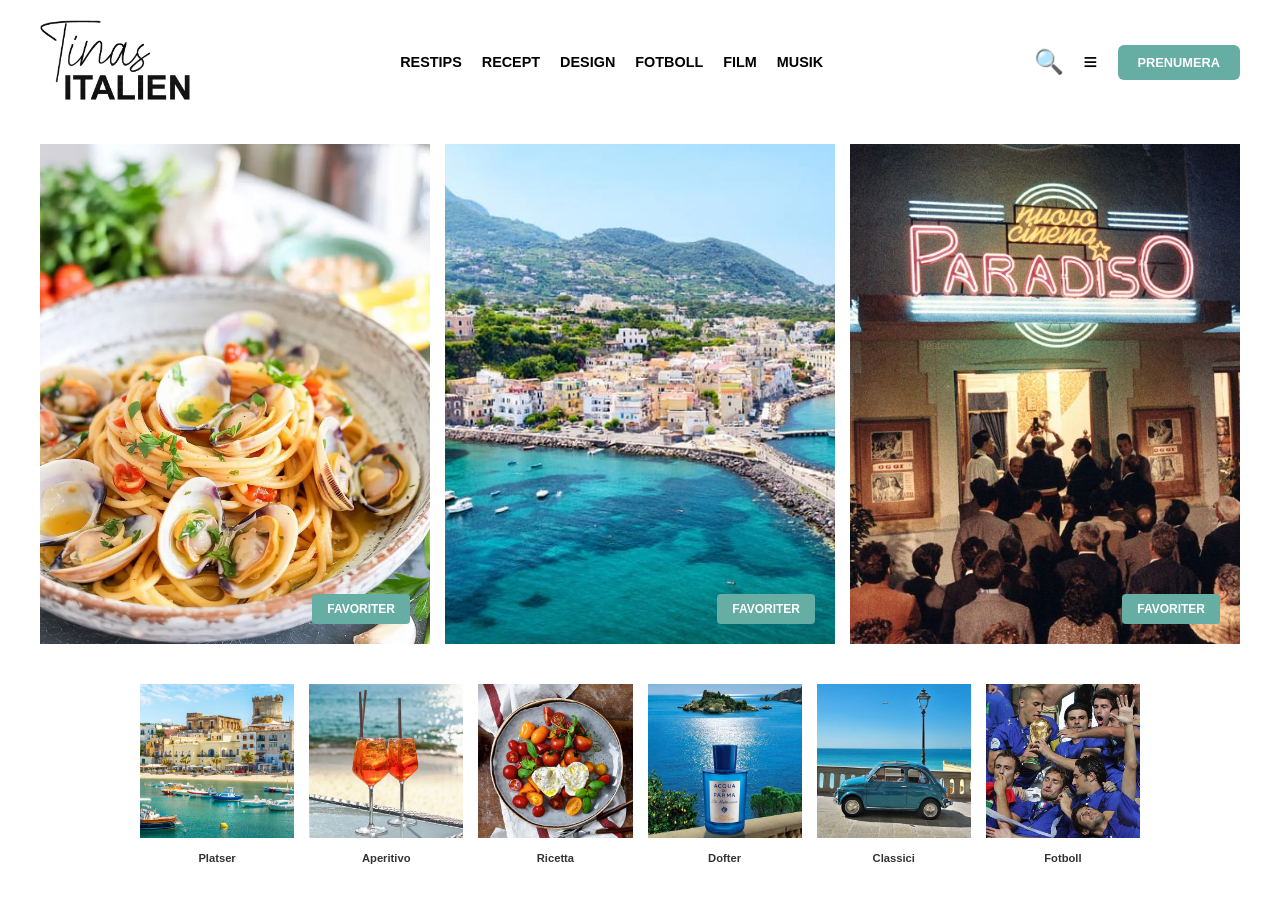
==== commit e05a6e8e: "New style" ====
--- a/index.html
+++ b/index.html
@@ -3,7 +3,7 @@
 <head>
   <meta charset="UTF-8">
   <meta name="viewport" content="width=device-width, initial-scale=1.0">
-  <title>Tinas Italien – Favoriter</title>
+  <title>Tinas Italien</title>
   <link rel="stylesheet" href="style.css">
 </head>
 <body>
@@ -14,69 +14,68 @@
         <img src="img/Tinas_Italien_logo.png" alt="Tinas Italien" class="logo">
       </a>
     </div>
-       <nav>
-        <div class="nav-container">
-           <ul>
+
+    <nav>
+      <ul>
         <li><a href="restips.html">Restips</a></li>
         <li><a href="recept.html">Recept</a></li>
         <li><a href="design.html">Design</a></li>
         <li><a href="fotboll.html">Fotboll</a></li>
         <li><a href="film.html">Film</a></li>
         <li><a href="musik.html">Musik</a></li>
-          </ul>
-      </div>
-    </nav>  
-</header>
+      </ul>
+    </nav>
+
+    <div class="header-right">
+      <span class="icon-search">🔍</span>
+      <span class="icon-menu">≡</span>
+      <a href="#" class="btn-subscribe">PRENUMERA</a>
+    </div>
+  </header>
 
   <main>
-    <p class="tagline"></p>
-
     <section class="gallery">
-      
-      <div class="gallery-row large-row">
-        <figure class="img-large">
-          <img src="img/Spaghetti-alle-Vongole.jpg" alt="Spaghetti alle Vongole">
-        </figure>
-        <figure class="img-large">
-          <img src="img/145.jpg" alt="Italiensk miljö">
-        </figure>
-        <figure class="img-large">
-          <img src="img/ed059dffaa53cc3fe9310844466ed06e.jpg" alt="Italiensk mat">
-        </figure>
+      <div class="gallery-grid large-grid">
+        <div class="img-container">
+          <img src="img/Spaghetti-alle-Vongole.jpg" alt="Pasta">
+          <span class="label-favorit">FAVORITER</span>
+        </div>
+        <div class="img-container">
+          <img src="img/145.jpg" alt="Stad">
+          <span class="label-favorit">FAVORITER</span>
+        </div>
+        <div class="img-container">
+          <img src="img/cinema-paradiso.jpg" alt="Film">
+          <span class="label-favorit">FAVORITER</span>
+        </div>
       </div>
 
-      <div class="gallery-row small-row">
-        <figure class="img-small">
-          <img src="img/Ischia.jpg" alt="Ischia">
+      <div class="gallery-grid small-grid">
+        <figure>
+          <img src="img/Ischia.jpg" alt="Platser">
           <figcaption>Platser</figcaption>
         </figure>
-
-        <figure class="img-small">
-          <img src="img/_Aperol_Spritz.webp" alt="Aperol Spritz">
+        <figure>
+          <img src="img/Aperol.jpg" alt="Aperitivo">
           <figcaption>Aperitivo</figcaption>
         </figure>
-
-        <figure class="img-small">
-          <img src="img/Namnlöst-1.jpg" alt="Ricetta">
+        <figure>
+          <img src="img/Ricetta.jpg" alt="Ricetta">
           <figcaption>Ricetta</figcaption>
         </figure>
-
-        <figure class="img-small">
-          <img src="img/MTM2NTIxNjE5MzI0NTQ0NjA5-1.jpg" alt="Dofter">
+        <figure>
+          <img src="img/Dofter.jpg" alt="Dofter">
           <figcaption>Dofter</figcaption>
         </figure>
-
-        <figure class="img-small">
-          <img src="img/e630b0168015973a200f8cf37a1e0c5b.jpg" alt="Classici">
+        <figure>
+          <img src="img/Classici.jpg" alt="Classici">
           <figcaption>Classici</figcaption>
         </figure>
-
-        <figure class="img-small">
-          <img src="img/0a005760019009db3a43cb2ae854d724.jpg" alt="Fotboll">
+        <figure>
+          <img src="img/Fotboll.jpg" alt="Fotboll">
           <figcaption>Fotboll</figcaption>
         </figure>
       </div>
-
     </section>
   </main>
 
--- a/style.css
+++ b/style.css
@@ -1,4 +1,4 @@
-/* 1. GRUNDSTIL & RESET */
+/* 1. GRUNDSTIL */
 * {
   box-sizing: border-box;
   margin: 0;
@@ -8,126 +8,130 @@
 body {
   font-family: 'Helvetica Neue', Helvetica, Arial, sans-serif;
   background-color: #ffffff;
-  color: #222;
-  line-height: 1.6;
-  padding: 0 20px; /* Ger lite luft på sidorna om hela skärmen */
+  padding: 0 40px;
 }
 
 /* 2. HEADER */
 header {
   display: flex;
   align-items: center;
-  justify-content: space-between; /* Lägger logga till vänster och nav till höger */
-  padding: 15px 0;
-  max-width: 1200px;
+  justify-content: space-between;
+  padding: 20px 0;
+  max-width: 1400px;
   margin: 0 auto;
 }
 
 .logo {
-  width: 300px;
-  height: auto;
-  display: block;
+  height: 80px; /* Justera efter din bilds höjd */
+  width: auto;
 }
 
-/* 3. NAVIGATION */
 nav ul {
   display: flex;
   list-style: none;
-  align-items: center;
+  gap: 20px;
 }
 
 nav a {
   text-decoration: none;
-  color: #333;
+  color: #000;
   font-weight: 700;
+  font-size: 0.9rem;
   text-transform: uppercase;
-  font-size: 1rem;
-  
-  /* DE VIKTIGA DELARNA FÖR KNAPP-LOOOKEN */
-  display: inline-block;    /* Gör att padding och storlek fungerar korrekt */
-  padding: 15px 25px;       /* Skapar den "fyrkantiga" bakgrunden (höjd, bredd) */
-  transition: all 0.3s ease; /* Gör färgbytet mjukt */
-  border-radius: 4px;       /* Ta bort denna eller sätt till 0 för helt skarpa hörn */
 }
 
-nav a:hover {
-  background-color: #222;   /* Bakgrunden blir mörk */
-  color: #fff;              /* Texten blir vit för att synas mot det mörka */
-  transform: translateY(-2px); /* Valfritt: Knappen "lyfter" lite istället för att ändra storlek */
+.header-right {
+  display: flex;
+  align-items: center;
+  gap: 20px;
 }
 
+.icon-search, .icon-menu {
+  font-size: 1.5rem;
+  cursor: pointer;
+}
 
-/* 4. GALLERI */
+.btn-subscribe {
+  background-color: #66ada3; /* Den turkosa färgen */
+  color: white;
+  text-decoration: none;
+  padding: 10px 20px;
+  border-radius: 6px;
+  font-weight: 700;
+  font-size: 0.8rem;
+}
+
+/* 3. GALLERI LAYOUT */
 .gallery {
-  max-width: 1200px;
+  max-width: 1400px;
   margin: 20px auto;
 }
 
-.gallery-row {
-  display: flex;
-  gap: 20px;
-  margin-bottom: 30px;
-  flex-wrap: wrap;
+.gallery-grid {
+  display: grid;
+  gap: 15px;
+  margin-bottom: 40px;
 }
 
-/* Gemensam stil för figure */
-figure {
-  display: flex;
-  flex-direction: column;
-  align-items: center; /* Centrerar innehållet (bilden) horisontellt */
+/* 3 Kolumner för stora bilder */
+.large-grid {
+  grid-template-columns: repeat(3, 1fr);
 }
 
-/* Stora bilder (3 st i rad) */
-.large-row .img-large {
-  flex: 1 1 300px; /* Flex-grow, flex-shrink, basis */
+/* 6 Kolumner för små bilder */
+.small-grid {
+  grid-template-columns: repeat(6, 1fr);
+  padding: 0 100px; /* Ger mer luft på sidorna som i bilden */
 }
 
-.large-row .img-large img {
-  width: 100%; /* Ändrat till 100% för att fylla ut, eller behåll 80% om du vill ha mellanrum */
-  height: 450px;
-  object-fit: cover;
-  border-radius: 15px;
+/* 4. STORA BILDER & FAVORIT-LABEL */
+.img-container {
+  position: relative; /* Krävs för att placera knappen ovanpå */
+  width: 100%;
 }
 
-/* Små bilder (6 st i rad) */
-.small-row .img-small {
-  flex: 1 1 150px;
+.img-container img {
+  width: 100%;
+  height: 500px;
+  object-fit: cover;
+  display: block;
 }
 
-.small-row .img-small img {
-  width: 100%;
-  height: 200px;
-  object-fit: cover;
-  border-radius: 12px;
+.label-favorit {
+  position: absolute;
+  bottom: 20px;
+  right: 20px;
+  background-color: #66ada3;
+  color: white;
+  padding: 8px 15px;
+  font-size: 0.75rem;
+  font-weight: 700;
+  border-radius: 4px;
 }
 
-.small-row .img-small figcaption {
-  margin-top: 10px;
-  font-size: 0.8rem;
-  font-weight: 700;
-  text-transform: uppercase;
-  text-align: center;
+/* 5. SMÅ BILDER */
+.small-grid img {
+  width: 100%;
+  aspect-ratio: 1 / 1;
+  object-fit: cover;
+  margin-bottom: 10px;
 }
 
-/* 5. MOBILANPASSNING */
+figcaption {
+  text-align: center;
+  font-size: 0.7rem;
+  font-weight: 800;
+  text-transform: capitalize;
+  color: #333;
+}
+
+/* 6. MOBILANPASSNING */
+@media (max-width: 1024px) {
+  nav { display: none; } /* Gömmer stora menyn på små skärmar */
+  .small-grid { padding: 0; grid-template-columns: repeat(3, 1fr); }
+}
+
 @media (max-width: 768px) {
-  header {
-    flex-direction: column;
-    gap: 20px;
-  }
-
-  nav ul {
-    gap: 15px;
-    flex-wrap: wrap;
-    justify-content: center;
-  }
-
-  nav a {
-    font-size: 0.75rem;
-  }
-
-  .large-row .img-large img, 
-  .small-row .img-small img {
-    height: 300px; /* Enklare för mobilen */
-  }
+  .large-grid { grid-template-columns: 1fr; }
+  .small-grid { grid-template-columns: repeat(2, 1fr); }
 }
